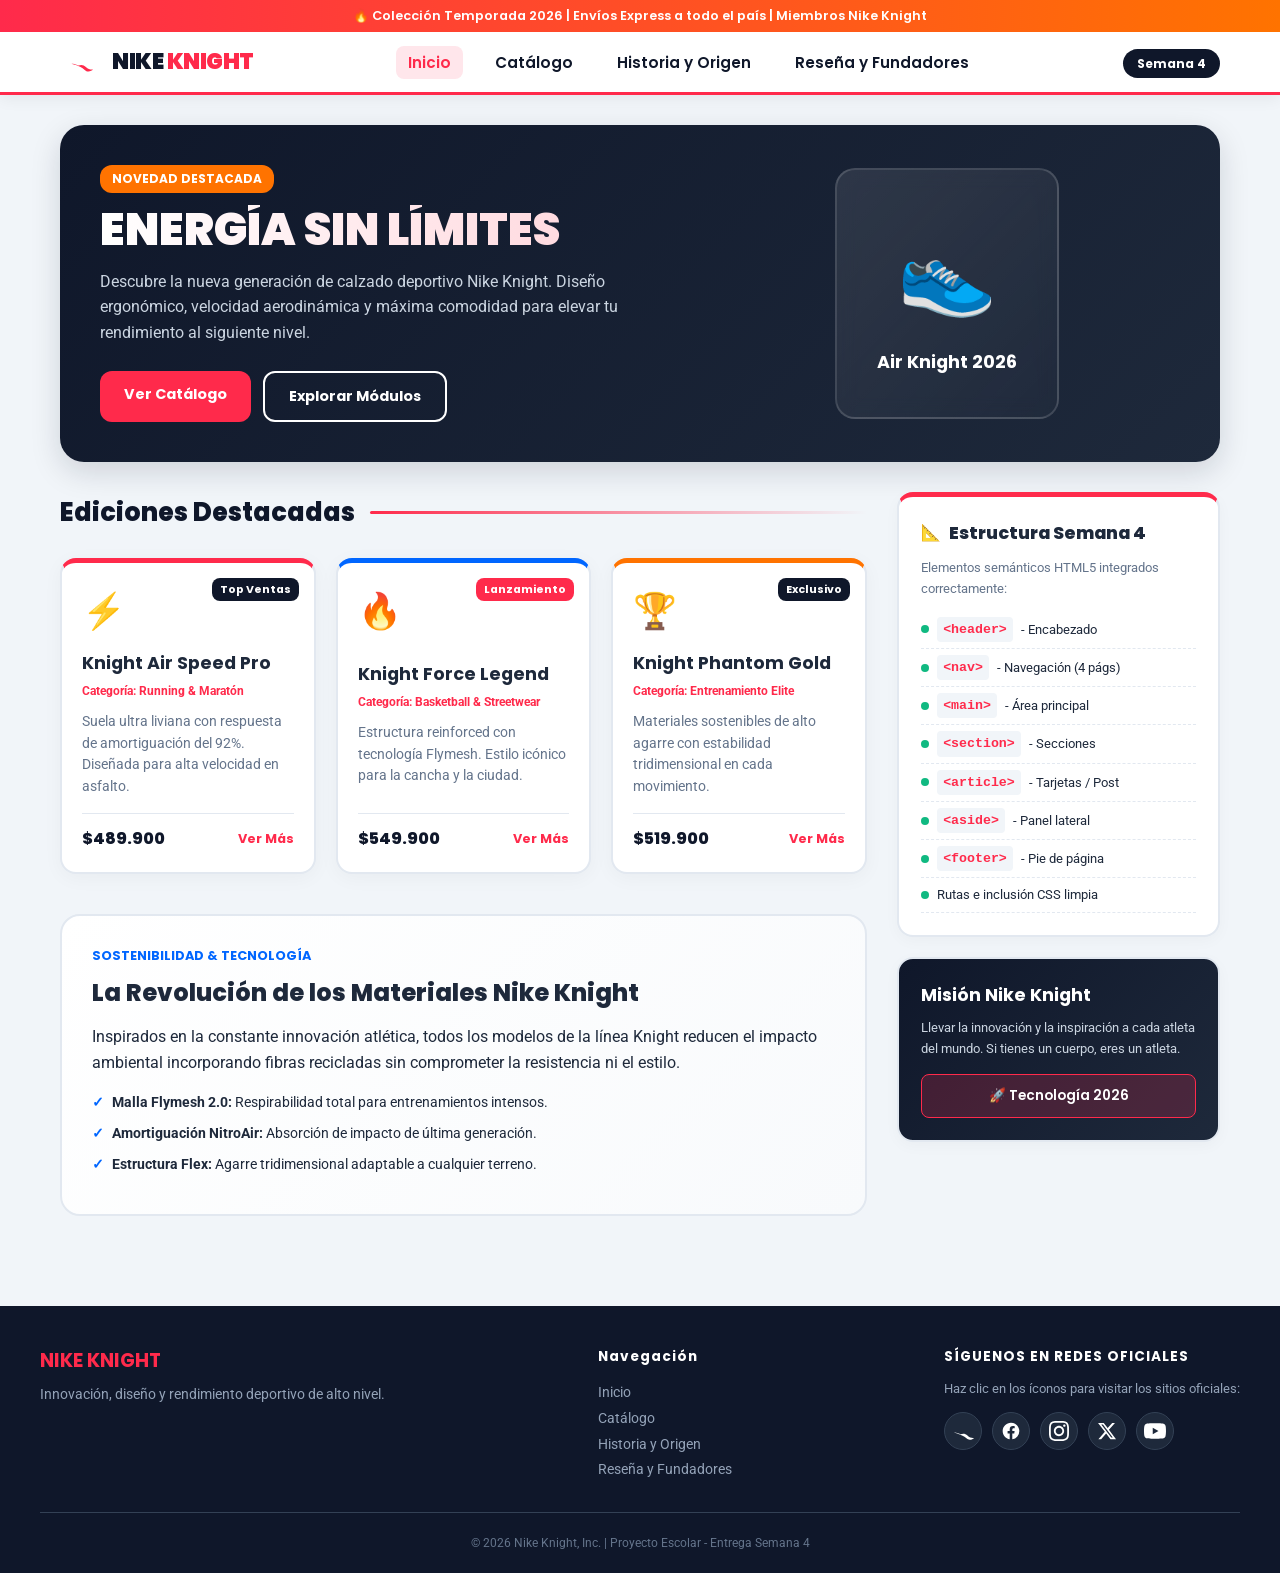
==== HTML/index.html @ 2b066c0d "Add files via upload" ====
<!DOCTYPE html>
<html lang="es">
<head>
    <meta charset="UTF-8">
    <meta name="viewport" content="width=device-width, initial-scale=1.0">
    <title>Nike Knight - Innovación & Estilo Deportivo</title>
    <!-- Ruta limpia a la carpeta css -->
    <link rel="stylesheet" href="../CSS/cssindex.css">
    <!-- Google Fonts -->
    <link rel="preconnect" href="https://fonts.googleapis.com">
    <link rel="preconnect" href="https://fonts.gstatic.com" crossorigin>
    <link href="https://fonts.googleapis.com/css2?family=Poppins:wght@400;600;800;900&family=Roboto:wght@400;500;700&display=swap" rel="stylesheet">
</head>
<body>

    <!-- HEADER: Encabezado principal del sitio -->
    <header class="main-header">
        <div class="top-announcement">
            <p>🔥 Colección Temporada 2026 | Envíos Express a todo el país | Miembros Nike Knight</p>
        </div>
        
        <div class="header-body">
            <div class="brand-container">
                <a href="index.html" class="logo-link">
                    <!-- Icono Swoosh Vectorial de Nike -->
                    <svg class="brand-logo" viewBox="0 0 24 24" aria-label="Logo Nike Knight">
                        <path fill="currentColor" d="M9.408 15.602c-2.482-1.31-5.186-2.002-7.908-2.002 0 0 9.87 2.11 13.91 6.15 3.32 3.32 7.09 1.25 8.59-.25-1.88.38-4.72-.1-7.14-2.52-2.13-2.13-4.63-2.61-7.452-1.378z"/>
                    </svg>
                    <span class="brand-title">NIKE <span class="highlight">KNIGHT</span></span>
                </a>
            </div>

            <!-- NAV: Menú de navegación principal (4 páginas principales) -->
            <nav class="main-nav">
                <ul>
                    <li><a href="index.html" class="nav-link active">Inicio</a></li>
                    <li><a href="calzado.html" class="nav-link">Catálogo</a></li>
                    <li><a href="colecciones.html" class="nav-link">Historia y Origen</a></li>
                    <li><a href="contacto.html" class="nav-link">Reseña y Fundadores</a></li>
                </ul>
            </nav>

            <div class="header-status">
                <span class="status-pill">Semana 4</span>
            </div>
        </div>
    </header>

    <!-- MAIN: Contenido central -->
    <main class="main-layout">

        <!-- Banner Principal Hero estilo Cómic/Revista dinámico -->
        <section class="hero-banner">
            <div class="hero-content">
                <span class="category-badge">Novedad Destacada</span>
                <h1 class="hero-title">ENERGÍA SIN LÍMITES</h1>
                <p class="hero-subtitle">Descubre la nueva generación de calzado deportivo Nike Knight. Diseño ergonómico, velocidad aerodinámica y máxima comodidad para elevar tu rendimiento al siguiente nivel.</p>
                <div class="hero-actions">
                    <a href="calzado.html" class="cta-button primary">Ver Catálogo</a>
                    <a href="#proyectos" class="cta-button secondary">Explorar Módulos</a>
                </div>
            </div>
            <div class="hero-visual">
                <div class="visual-card">
                    <span class="card-floating-icon">👟</span>
                    <span class="visual-tag">Air Knight 2026</span>
                </div>
            </div>
        </section>

        <!-- Layout en rejilla de contenido + lateral -->
        <div class="layout-grid">

            <!-- Columna Izquierda: Secciones y Artículos -->
            <div class="content-primary">

                <!-- SECTION 1: Galería / Catálogo -->
                <section id="proyectos" class="content-section">
                    <div class="section-header">
                        <h2>Ediciones Destacadas</h2>
                        <span class="section-divider"></span>
                    </div>

                    <div class="cards-wrapper">
                        <!-- ARTICLE 1 -->
                        <article class="comic-card red-theme">
                            <div class="card-badge">Top Ventas</div>
                            <div class="card-header-icon">
                                <span>⚡</span>
                            </div>
                            <div class="card-body">
                                <h3>Knight Air Speed Pro</h3>
                                <p class="card-sub">Categoría: Running & Maratón</p>
                                <p class="card-text">Suela ultra liviana con respuesta de amortiguación del 92%. Diseñada para alta velocidad en asfalto.</p>
                            </div>
                            <div class="card-footer">
                                <span class="price-tag">$489.900</span>
                                <a href="calzado.html" class="card-btn">Ver Más</a>
                            </div>
                        </article>

                        <!-- ARTICLE 2 -->
                        <article class="comic-card blue-theme">
                            <div class="card-badge new">Lanzamiento</div>
                            <div class="card-header-icon">
                                <span>🔥</span>
                            </div>
                            <div class="card-body">
                                <h3>Knight Force Legend</h3>
                                <p class="card-sub">Categoría: Basketball & Streetwear</p>
                                <p class="card-text">Estructura reinforced con tecnología Flymesh. Estilo icónico para la cancha y la ciudad.</p>
                            </div>
                            <div class="card-footer">
                                <span class="price-tag">$549.900</span>
                                <a href="calzado.html" class="card-btn">Ver Más</a>
                            </div>
                        </article>

                        <!-- ARTICLE 3 -->
                        <article class="comic-card orange-theme">
                            <div class="card-badge">Exclusivo</div>
                            <div class="card-header-icon">
                                <span>🏆</span>
                            </div>
                            <div class="card-body">
                                <h3>Knight Phantom Gold</h3>
                                <p class="card-sub">Categoría: Entrenamiento Elite</p>
                                <p class="card-text">Materiales sostenibles de alto agarre con estabilidad tridimensional en cada movimiento.</p>
                            </div>
                            <div class="card-footer">
                                <span class="price-tag">$519.900</span>
                                <a href="calzado.html" class="card-btn">Ver Más</a>
                            </div>
                        </article>
                    </div>
                </section>

                <!-- SECTION 2: Historia / Artículo Informativo -->
                <section class="content-section info-banner">
                    <article class="article-feature">
                        <div class="feature-tag">Sostenibilidad & Tecnología</div>
                        <h2>La Revolución de los Materiales Nike Knight</h2>
                        <p>Inspirados en la constante innovación atlética, todos los modelos de la línea Knight reducen el impacto ambiental incorporando fibras recicladas sin comprometer la resistencia ni el estilo.</p>
                        <ul class="feature-list">
                            <li><strong>Malla Flymesh 2.0:</strong> Respirabilidad total para entrenamientos intensos.</li>
                            <li><strong>Amortiguación NitroAir:</strong> Absorción de impacto de última generación.</li>
                            <li><strong>Estructura Flex:</strong> Agarre tridimensional adaptable a cualquier terreno.</li>
                        </ul>
                    </article>
                </section>

            </div>

            <!-- ASIDE: Información Lateral y Requisitos Cumplidos -->
            <aside class="content-aside">
                <div class="aside-card check-card">
                    <div class="aside-title">
                        <span class="icon">📐</span>
                        <h3>Estructura Semana 4</h3>
                    </div>
                    <p class="aside-intro">Elementos semánticos HTML5 integrados correctamente:</p>
                    <ul class="semantic-list">
                        <li><span class="dot green"></span> <code>&lt;header&gt;</code> - Encabezado</li>
                        <li><span class="dot green"></span> <code>&lt;nav&gt;</code> - Navegación (4 págs)</li>
                        <li><span class="dot green"></span> <code>&lt;main&gt;</code> - Área principal</li>
                        <li><span class="dot green"></span> <code>&lt;section&gt;</code> - Secciones</li>
                        <li><span class="dot green"></span> <code>&lt;article&gt;</code> - Tarjetas / Post</li>
                        <li><span class="dot green"></span> <code>&lt;aside&gt;</code> - Panel lateral</li>
                        <li><span class="dot green"></span> <code>&lt;footer&gt;</code> - Pie de página</li>
                        <li><span class="dot green"></span> Rutas e inclusión CSS limpia</li>
                    </ul>
                </div>

                <!-- Cuadro reemplazado sin formulario -->
                <div class="aside-card promo-card">
                    <h3>Misión Nike Knight</h3>
                    <p>Llevar la innovación y la inspiración a cada atleta del mundo. Si tienes un cuerpo, eres un atleta.</p>
                    <div class="info-box-badge">
                        <span>🚀 Tecnología 2026</span>
                    </div>
                </div>
            </aside>

        </div>

    </main>

    <!-- FOOTER: Pie de página responsivo -->
    <footer class="main-footer">
        <div class="footer-container">
            <div class="footer-info">
                <h4>NIKE KNIGHT</h4>
                <p>Innovación, diseño y rendimiento deportivo de alto nivel.</p>
            </div>

            <div class="footer-links">
                <h5>Navegación</h5>
                <ul>
                    <li><a href="index.html">Inicio</a></li>
                    <li><a href="calzado.html">Catálogo</a></li>
                    <li><a href="colecciones.html">Historia y Origen</a></li>
                    <li><a href="contacto.html">Reseña y Fundadores</a></li>
                </ul>
            </div>

            <div class="footer-social">
                <h5>SÍGUENOS EN REDES OFICIALES</h5>
                <p class="social-desc">Haz clic en los íconos para visitar los sitios oficiales:</p>
                <div class="social-icons">
                    <a href="https://www.nike.com" target="_blank" rel="noopener" class="social-link nike-official" title="Sitio Oficial Nike">
                        <svg viewBox="0 0 24 24" width="22" height="22"><path fill="currentColor" d="M9.408 15.602c-2.482-1.31-5.186-2.002-7.908-2.002 0 0 9.87 2.11 13.91 6.15 3.32 3.32 7.09 1.25 8.59-.25-1.88.38-4.72-.1-7.14-2.52-2.13-2.13-4.63-2.61-7.452-1.378z"/></svg>
                    </a>
                    <a href="https://www.facebook.com/nike" target="_blank" rel="noopener" class="social-link fb" title="Facebook Oficial">
                        <svg viewBox="0 0 24 24" width="20" height="20"><path fill="currentColor" d="M12 2.04C6.5 2.04 2 6.53 2 12.06C2 17.06 5.66 21.21 10.44 21.96V14.96H7.9V12.06H10.44V9.85C10.44 7.34 11.93 5.96 14.22 5.96C15.31 5.96 16.45 6.15 16.45 6.15V8.62H15.19C13.95 8.62 13.56 9.39 13.56 10.18V12.06H16.34L15.89 14.96H13.56V21.96A10 10 0 0 0 22 12.06C22 6.53 17.5 2.04 12 2.04Z"/></svg>
                    </a>
                    <a href="https://www.instagram.com/nike" target="_blank" rel="noopener" class="social-link ig" title="Instagram Oficial">
                        <svg viewBox="0 0 24 24" width="20" height="20"><path fill="currentColor" d="M12 2.163c3.204 0 3.584.012 4.85.07 3.252.148 4.771 1.691 4.919 4.919.058 1.265.069 1.645.069 4.849 0 3.205-.012 3.584-.069 4.849-.149 3.225-1.664 4.771-4.919 4.919-1.266.058-1.644.07-4.85.07-3.204 0-3.584-.012-4.849-.07-3.26-.149-4.771-1.699-4.919-4.92-.058-1.265-.07-1.644-.07-4.849 0-3.204.013-3.583.07-4.849.149-3.227 1.664-4.771 4.919-4.919 1.266-.057 1.645-.069 4.849-.069zm0-2.163c-3.259 0-3.667.014-4.947.072-4.358.2-6.78 2.618-6.98 6.98-.059 1.281-.073 1.689-.073 4.948 0 3.259.014 3.668.072 4.948.2 4.358 2.618 6.78 6.98 6.98 1.281.058 1.689.072 4.948.072 3.259 0 3.668-.014 4.948-.072 4.354-.2 6.782-2.618 6.979-6.98.059-1.28.073-1.689.073-4.948 0-3.259-.014-3.667-.072-4.947-.196-4.354-2.617-6.78-6.979-6.98-1.281-.059-1.69-.073-4.949-.073zm0 5.838c-3.403 0-6.162 2.759-6.162 6.162s2.759 6.163 6.162 6.163 6.162-2.759 6.162-6.163c0-3.403-2.759-6.162-6.162-6.162zm0 10.162c-2.209 0-4-1.79-4-4 0-2.209 1.791-4 4-4s4 1.791 4 4c0 2.21-1.791 4-4 4zm6.406-11.845c-.796 0-1.441.645-1.441 1.44s.645 1.44 1.441 1.44c.795 0 1.439-.645 1.439-1.44s-.644-1.44-1.439-1.44z"/></svg>
                    </a>
                    <a href="https://twitter.com/nike" target="_blank" rel="noopener" class="social-link tw" title="X (Twitter) Oficial">
                        <svg viewBox="0 0 24 24" width="20" height="20"><path fill="currentColor" d="M18.244 2.25h3.308l-7.227 8.26 8.502 11.24H16.17l-5.214-6.817L4.99 21.75H1.68l7.73-8.835L1.254 2.25H8.08l4.713 6.231zm-1.161 17.52h1.833L7.084 4.126H5.117z"/></svg>
                    </a>
                    <a href="https://www.youtube.com/user/nike" target="_blank" rel="noopener" class="social-link yt" title="YouTube Oficial">
                        <svg viewBox="0 0 24 24" width="22" height="22"><path fill="currentColor" d="M23.498 6.186a3.016 3.016 0 0 0-2.122-2.136C19.505 3.545 12 3.545 12 3.545s-7.505 0-9.377.505A3.017 3.017 0 0 0 .502 6.186C0 8.07 0 12 0 12s0 3.93.502 5.814a3.016 3.016 0 0 0 2.122 2.136c1.871.505 9.376.505 9.376.505s7.505 0 9.377-.505a3.015 3.015 0 0 0 2.122-2.136C24 15.93 24 12 24 12s0-3.93-.502-5.814zM9.545 15.568V8.432L15.818 12l-6.273 3.568z"/></svg>
                    </a>
                </div>
            </div>
        </div>

        <div class="footer-bottom">
            <p>&copy; 2026 Nike Knight, Inc. | Proyecto Escolar - Entrega Semana 4</p>
        </div>
    </footer>

</body>
</html>
---- CSS/cssindex.css ----
/* ==========================================================================
   ESTILOS CSS3 - NIKE KNIGHT (DISEÑO VIBRANTE, MODERNO Y RESPONSIVO)
   Entrega Semana 4 - Sin JavaScript
   ========================================================================== */

/* Variables de Colores Vivos y Tipografía */
:root {
    --primary-red: #ff2a4b;
    --primary-blue: #0066ff;
    --primary-orange: #ff7300;
    --dark-navy: #0f172a;
    --card-bg: #ffffff;
    --bg-light: #f1f5f9;
    --text-main: #1e293b;
    --text-muted: #64748b;
    --border-line: #e2e8f0;
    --font-heading: 'Poppins', sans-serif;
    --font-body: 'Roboto', sans-serif;
}

/* Reseteo general */
* {
    margin: 0;
    padding: 0;
    box-sizing: border-box;
}

body {
    font-family: var(--font-body);
    background-color: var(--bg-light);
    color: var(--text-main);
    line-height: 1.6;
}

a {
    text-decoration: none;
    color: inherit;
    transition: all 0.3s ease;
}

/* --------------------------------------------------------------------------
   1. HEADER & NAV (Navegación 4 Páginas)
   -------------------------------------------------------------------------- */
.main-header {
    background-color: #ffffff;
    border-bottom: 3px solid var(--primary-red);
    box-shadow: 0 4px 15px rgba(0,0,0,0.06);
    position: sticky;
    top: 0;
    z-index: 1000;
}

.top-announcement {
    background: linear-gradient(90deg, var(--primary-red), var(--primary-orange));
    color: #ffffff;
    text-align: center;
    padding: 6px 15px;
    font-size: 0.8rem;
    font-weight: 600;
    font-family: var(--font-heading);
}

.header-body {
    max-width: 1200px;
    margin: 0 auto;
    padding: 12px 20px;
    display: flex;
    justify-content: space-between;
    align-items: center;
    flex-wrap: wrap;
}

.brand-container .logo-link {
    display: flex;
    align-items: center;
    gap: 10px;
}

.brand-logo {
    width: 42px;
    height: 24px;
    color: var(--primary-red);
}

.brand-title {
    font-family: var(--font-heading);
    font-weight: 900;
    font-size: 1.4rem;
    color: var(--dark-navy);
    letter-spacing: -0.5px;
}

.brand-title .highlight {
    color: var(--primary-red);
}

.main-nav ul {
    display: flex;
    list-style: none;
    gap: 20px;
}

.nav-link {
    font-family: var(--font-heading);
    font-weight: 600;
    font-size: 0.95rem;
    color: var(--dark-navy);
    padding: 6px 12px;
    border-radius: 8px;
}

.nav-link:hover,
.nav-link.active {
    background-color: #ffe6eb;
    color: var(--primary-red);
}

.status-pill {
    background-color: var(--dark-navy);
    color: #ffffff;
    padding: 6px 14px;
    border-radius: 20px;
    font-size: 0.75rem;
    font-weight: 700;
    font-family: var(--font-heading);
}

/* --------------------------------------------------------------------------
   2. HERO BANNER
   -------------------------------------------------------------------------- */
.hero-banner {
    max-width: 1200px;
    margin: 30px auto 10px auto;
    padding: 40px;
    background: linear-gradient(135deg, var(--dark-navy) 0%, #1e293b 100%);
    border-radius: 24px;
    color: #ffffff;
    display: flex;
    align-items: center;
    gap: 30px;
    box-shadow: 0 10px 30px rgba(15, 23, 42, 0.15);
}

.hero-content {
    flex: 1;
}

.category-badge {
    background: var(--primary-orange);
    color: #ffffff;
    font-size: 0.75rem;
    font-weight: 700;
    padding: 4px 12px;
    border-radius: 12px;
    text-transform: uppercase;
    font-family: var(--font-heading);
    display: inline-block;
    margin-bottom: 12px;
}

.hero-title {
    font-family: var(--font-heading);
    font-size: 2.8rem;
    font-weight: 900;
    line-height: 1.1;
    margin-bottom: 15px;
    background: linear-gradient(90deg, #ffffff, #ffd1d8);
    -webkit-background-clip: text;
    -webkit-text-fill-color: transparent;
}

.hero-subtitle {
    font-size: 1rem;
    color: #cbd5e1;
    margin-bottom: 25px;
    max-width: 550px;
}

.hero-actions {
    display: flex;
    gap: 12px;
}

.cta-button {
    padding: 12px 24px;
    border-radius: 12px;
    font-family: var(--font-heading);
    font-weight: 700;
    font-size: 0.9rem;
    display: inline-block;
}

.cta-button.primary {
    background-color: var(--primary-red);
    color: #ffffff;
}

.cta-button.primary:hover {
    background-color: #e01f3d;
    transform: translateY(-2px);
}

.cta-button.secondary {
    border: 2px solid #ffffff;
    color: #ffffff;
}

.cta-button.secondary:hover {
    background-color: rgba(255,255,255,0.1);
}

.hero-visual {
    flex: 0.8;
    display: flex;
    justify-content: center;
}

.visual-card {
    background: linear-gradient(135deg, rgba(255,255,255,0.1), rgba(255,255,255,0.02));
    border: 2px solid rgba(255,255,255,0.15);
    border-radius: 20px;
    padding: 40px;
    text-align: center;
    backdrop-filter: blur(10px);
}

.card-floating-icon {
    font-size: 5rem;
    display: block;
    margin-bottom: 10px;
}

.visual-tag {
    font-family: var(--font-heading);
    font-weight: 700;
    font-size: 1.1rem;
    color: #ffffff;
}

/* --------------------------------------------------------------------------
   3. LAYOUT GRID (Contenido Principal + Aside)
   -------------------------------------------------------------------------- */
.main-layout {
    max-width: 1200px;
    margin: 0 auto;
    padding: 0 20px;
}

.layout-grid {
    display: flex;
    gap: 30px;
    margin-top: 30px;
    margin-bottom: 50px;
}

.content-primary {
    flex: 2.5;
}

.content-aside {
    flex: 1;
}

/* --------------------------------------------------------------------------
   4. SECCIONES Y TARJETAS
   -------------------------------------------------------------------------- */
.content-section {
    margin-bottom: 40px;
}

.section-header {
    display: flex;
    align-items: center;
    gap: 15px;
    margin-bottom: 25px;
}

.section-header h2 {
    font-family: var(--font-heading);
    font-size: 1.6rem;
    font-weight: 800;
    color: var(--dark-navy);
}

.section-divider {
    flex: 1;
    height: 3px;
    background: linear-gradient(90deg, var(--primary-red), transparent);
    border-radius: 2px;
}

.cards-wrapper {
    display: grid;
    grid-template-columns: repeat(auto-fit, minmax(220px, 1fr));
    gap: 20px;
}

.comic-card {
    background-color: var(--card-bg);
    border-radius: 16px;
    padding: 20px;
    position: relative;
    box-shadow: 0 4px 20px rgba(0,0,0,0.04);
    border: 2px solid var(--border-line);
    display: flex;
    flex-direction: column;
    justify-content: space-between;
    transition: all 0.3s ease;
}

.comic-card:hover {
    transform: translateY(-5px);
    box-shadow: 0 10px 25px rgba(0,0,0,0.08);
}

.comic-card.red-theme { border-top: 5px solid var(--primary-red); }
.comic-card.blue-theme { border-top: 5px solid var(--primary-blue); }
.comic-card.orange-theme { border-top: 5px solid var(--primary-orange); }

.card-badge {
    position: absolute;
    top: 15px;
    right: 15px;
    background-color: var(--dark-navy);
    color: #ffffff;
    font-size: 0.68rem;
    font-weight: 700;
    padding: 3px 8px;
    border-radius: 8px;
    font-family: var(--font-heading);
}

.card-badge.new {
    background-color: var(--primary-red);
}

.card-header-icon {
    font-size: 2.2rem;
    margin-bottom: 10px;
}

.card-body h3 {
    font-family: var(--font-heading);
    font-size: 1.1rem;
    font-weight: 700;
    margin-bottom: 4px;
}

.card-sub {
    font-size: 0.78rem;
    font-weight: 700;
    color: var(--primary-red);
    margin-bottom: 10px;
}

.card-text {
    font-size: 0.85rem;
    color: var(--text-muted);
    margin-bottom: 15px;
}

.card-footer {
    display: flex;
    justify-content: space-between;
    align-items: center;
    border-top: 1px solid var(--border-line);
    padding-top: 12px;
}

.price-tag {
    font-family: var(--font-heading);
    font-weight: 800;
    font-size: 1rem;
    color: var(--dark-navy);
}

.card-btn {
    font-family: var(--font-heading);
    font-weight: 700;
    font-size: 0.8rem;
    color: var(--primary-red);
}

.card-btn:hover {
    text-decoration: underline;
}

/* Feature Story */
.info-banner {
    background: linear-gradient(135deg, #ffffff 0%, #f8fafc 100%);
    border: 2px solid var(--border-line);
    border-radius: 20px;
    padding: 30px;
}

.feature-tag {
    color: var(--primary-blue);
    font-family: var(--font-heading);
    font-weight: 700;
    font-size: 0.8rem;
    text-transform: uppercase;
    margin-bottom: 8px;
}

.article-feature h2 {
    font-family: var(--font-heading);
    font-size: 1.5rem;
    font-weight: 800;
    margin-bottom: 12px;
}

.feature-list {
    margin-top: 15px;
    list-style: none;
}

.feature-list li {
    font-size: 0.9rem;
    margin-bottom: 8px;
    padding-left: 20px;
    position: relative;
}

.feature-list li::before {
    content: "✓";
    position: absolute;
    left: 0;
    color: var(--primary-blue);
    font-weight: bold;
}

/* --------------------------------------------------------------------------
   5. ASIDE / PANEL LATERAL
   -------------------------------------------------------------------------- */
.aside-card {
    background-color: var(--card-bg);
    border-radius: 16px;
    padding: 22px;
    margin-bottom: 20px;
    border: 2px solid var(--border-line);
    box-shadow: 0 4px 15px rgba(0,0,0,0.03);
}

.check-card {
    border-top: 5px solid var(--primary-red);
}

.aside-title {
    display: flex;
    align-items: center;
    gap: 8px;
    margin-bottom: 10px;
}

.aside-title h3 {
    font-family: var(--font-heading);
    font-size: 1.1rem;
    font-weight: 800;
}

.aside-intro {
    font-size: 0.82rem;
    color: var(--text-muted);
    margin-bottom: 12px;
}

.semantic-list {
    list-style: none;
}

.semantic-list li {
    font-size: 0.83rem;
    padding: 6px 0;
    border-bottom: 1px dashed var(--border-line);
    display: flex;
    align-items: center;
    gap: 8px;
}

.dot.green {
    width: 8px;
    height: 8px;
    background-color: #10b981;
    border-radius: 50%;
    display: inline-block;
}

.semantic-list code {
    background-color: #f1f5f9;
    padding: 2px 6px;
    border-radius: 4px;
    color: var(--primary-red);
    font-weight: 700;
}

/* Cuadro Informativo Reemplazo */
.promo-card {
    background: linear-gradient(135deg, var(--dark-navy), #1e293b);
    color: #ffffff;
}

.promo-card h3 {
    font-family: var(--font-heading);
    font-size: 1.1rem;
    margin-bottom: 8px;
}

.promo-card p {
    font-size: 0.82rem;
    color: #cbd5e1;
    margin-bottom: 15px;
}

.info-box-badge {
    background-color: rgba(255, 42, 75, 0.2);
    border: 1px solid var(--primary-red);
    color: #ffffff;
    padding: 10px;
    border-radius: 8px;
    text-align: center;
    font-family: var(--font-heading);
    font-size: 0.85rem;
    font-weight: 600;
}

/* --------------------------------------------------------------------------
   6. FOOTER Y REDES SOCIALES OFICIALES
   -------------------------------------------------------------------------- */
.main-footer {
    background-color: var(--dark-navy);
    color: #ffffff;
    padding: 40px 20px 20px 20px;
    margin-top: 50px;
}

.footer-container {
    max-width: 1200px;
    margin: 0 auto;
    display: flex;
    justify-content: space-between;
    flex-wrap: wrap;
    gap: 30px;
    padding-bottom: 30px;
    border-bottom: 1px solid #334155;
}

.footer-info h4 {
    font-family: var(--font-heading);
    font-size: 1.2rem;
    color: var(--primary-red);
    margin-bottom: 8px;
}

.footer-info p {
    font-size: 0.85rem;
    color: #94a3b8;
}

.footer-links h5,
.footer-social h5 {
    font-family: var(--font-heading);
    font-size: 0.85rem;
    letter-spacing: 1px;
    margin-bottom: 12px;
    color: #ffffff;
}

.footer-links ul {
    list-style: none;
}

.footer-links a {
    color: #94a3b8;
    font-size: 0.85rem;
}

.footer-links a:hover {
    color: #ffffff;
}

.social-desc {
    font-size: 0.8rem;
    color: #94a3b8;
    margin-bottom: 12px;
}

.social-icons {
    display: flex;
    gap: 10px;
}

.social-link {
    width: 38px;
    height: 38px;
    background-color: #1e293b;
    color: #ffffff;
    border-radius: 50%;
    display: flex;
    align-items: center;
    justify-content: center;
    transition: all 0.3s ease;
    border: 1px solid #334155;
}

.social-link:hover {
    transform: translateY(-3px);
}

.social-link.nike-official:hover { background-color: #ffffff; color: #000000; }
.social-link.fb:hover { background-color: #1877f2; }
.social-link.ig:hover { background-color: #e4405f; }
.social-link.tw:hover { background-color: #000000; }
.social-link.yt:hover { background-color: #ff0000; }

.footer-bottom {
    max-width: 1200px;
    margin: 20px auto 0 auto;
    text-align: center;
    font-size: 0.78rem;
    color: #64748b;
}

/* --------------------------------------------------------------------------
   7. DISEÑO RESPONSIVO (MEDIA QUERIES)
   -------------------------------------------------------------------------- */
@media (max-width: 992px) {
    .layout-grid {
        flex-direction: column;
    }
    
    .hero-banner {
        flex-direction: column;
        text-align: center;
        padding: 30px;
    }

    .hero-subtitle {
        margin-left: auto;
        margin-right: auto;
    }

    .hero-actions {
        justify-content: center;
    }
}

@media (max-width: 768px) {
    .header-body {
        flex-direction: column;
        gap: 15px;
    }

    .main-nav ul {
        gap: 10px;
        flex-wrap: wrap;
        justify-content: center;
    }

    .footer-container {
        flex-direction: column;
        text-align: center;
    }

    .social-icons {
        justify-content: center;
    }
}
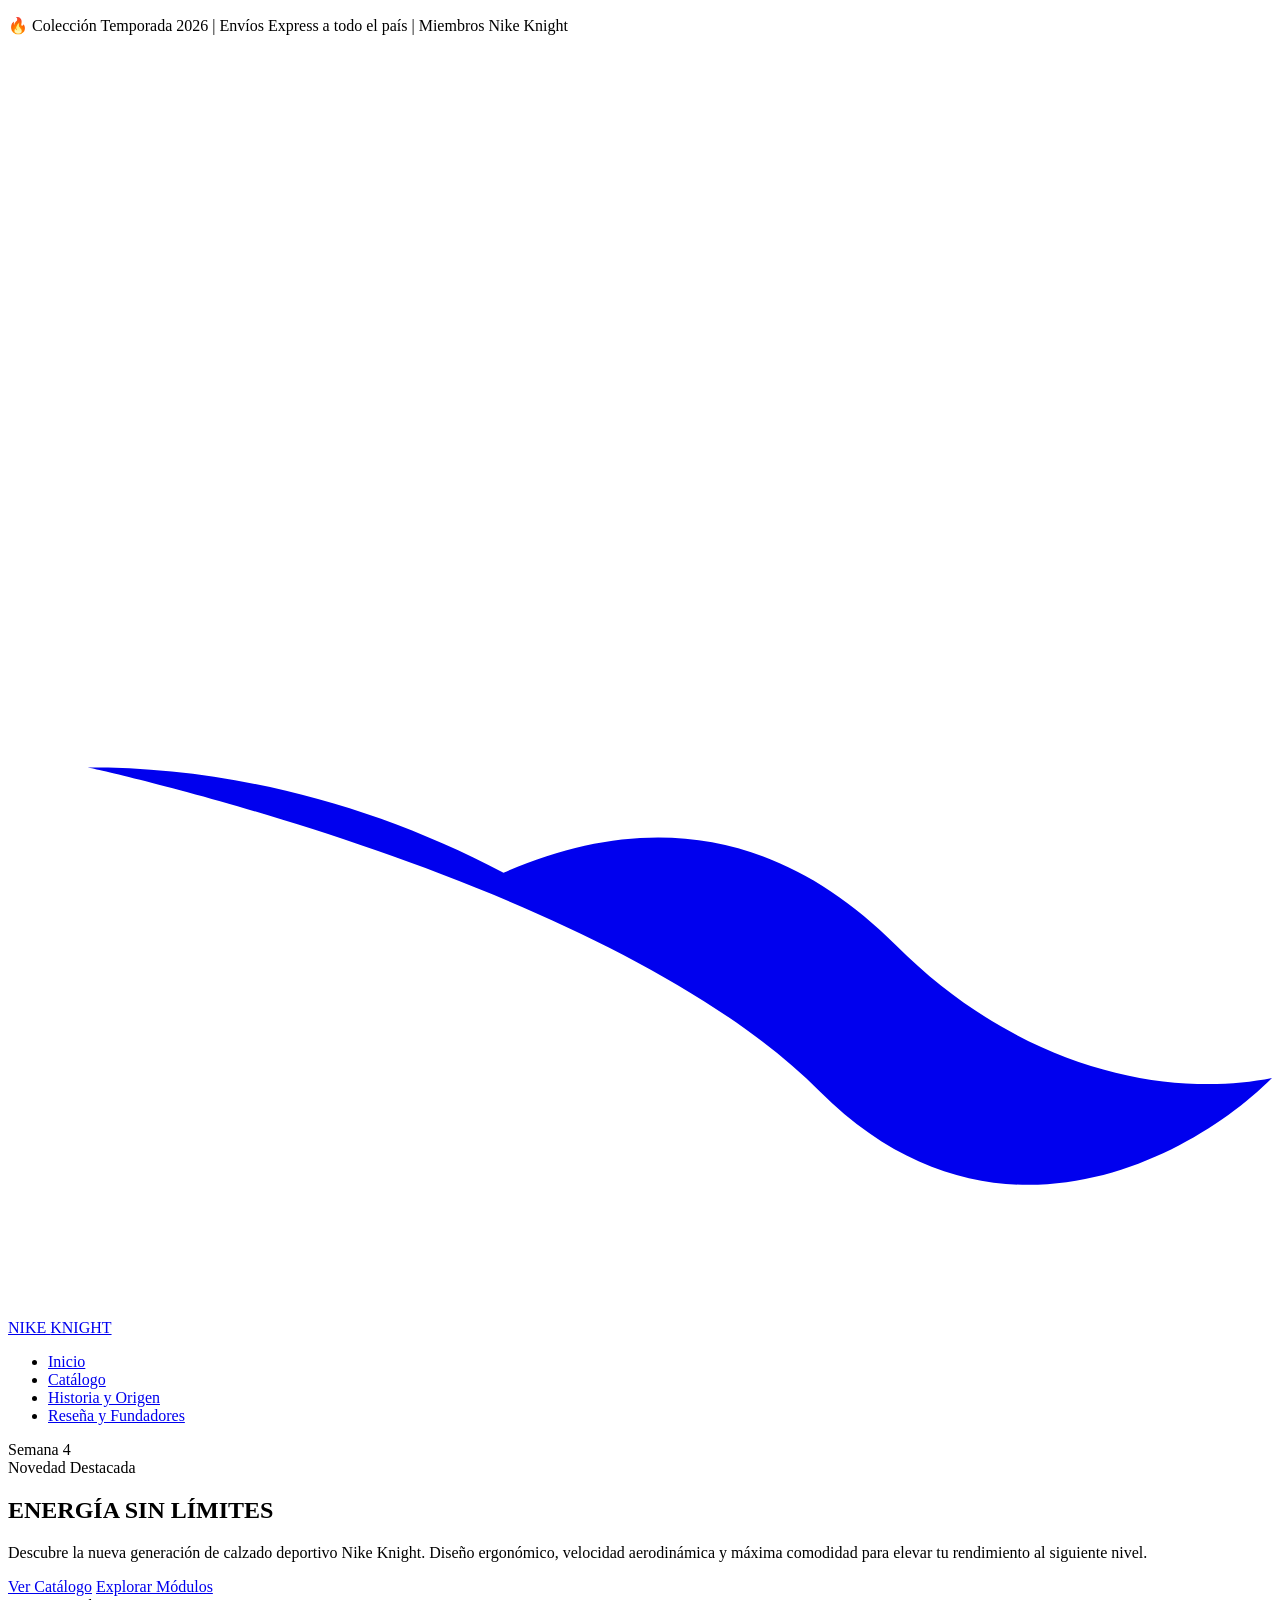
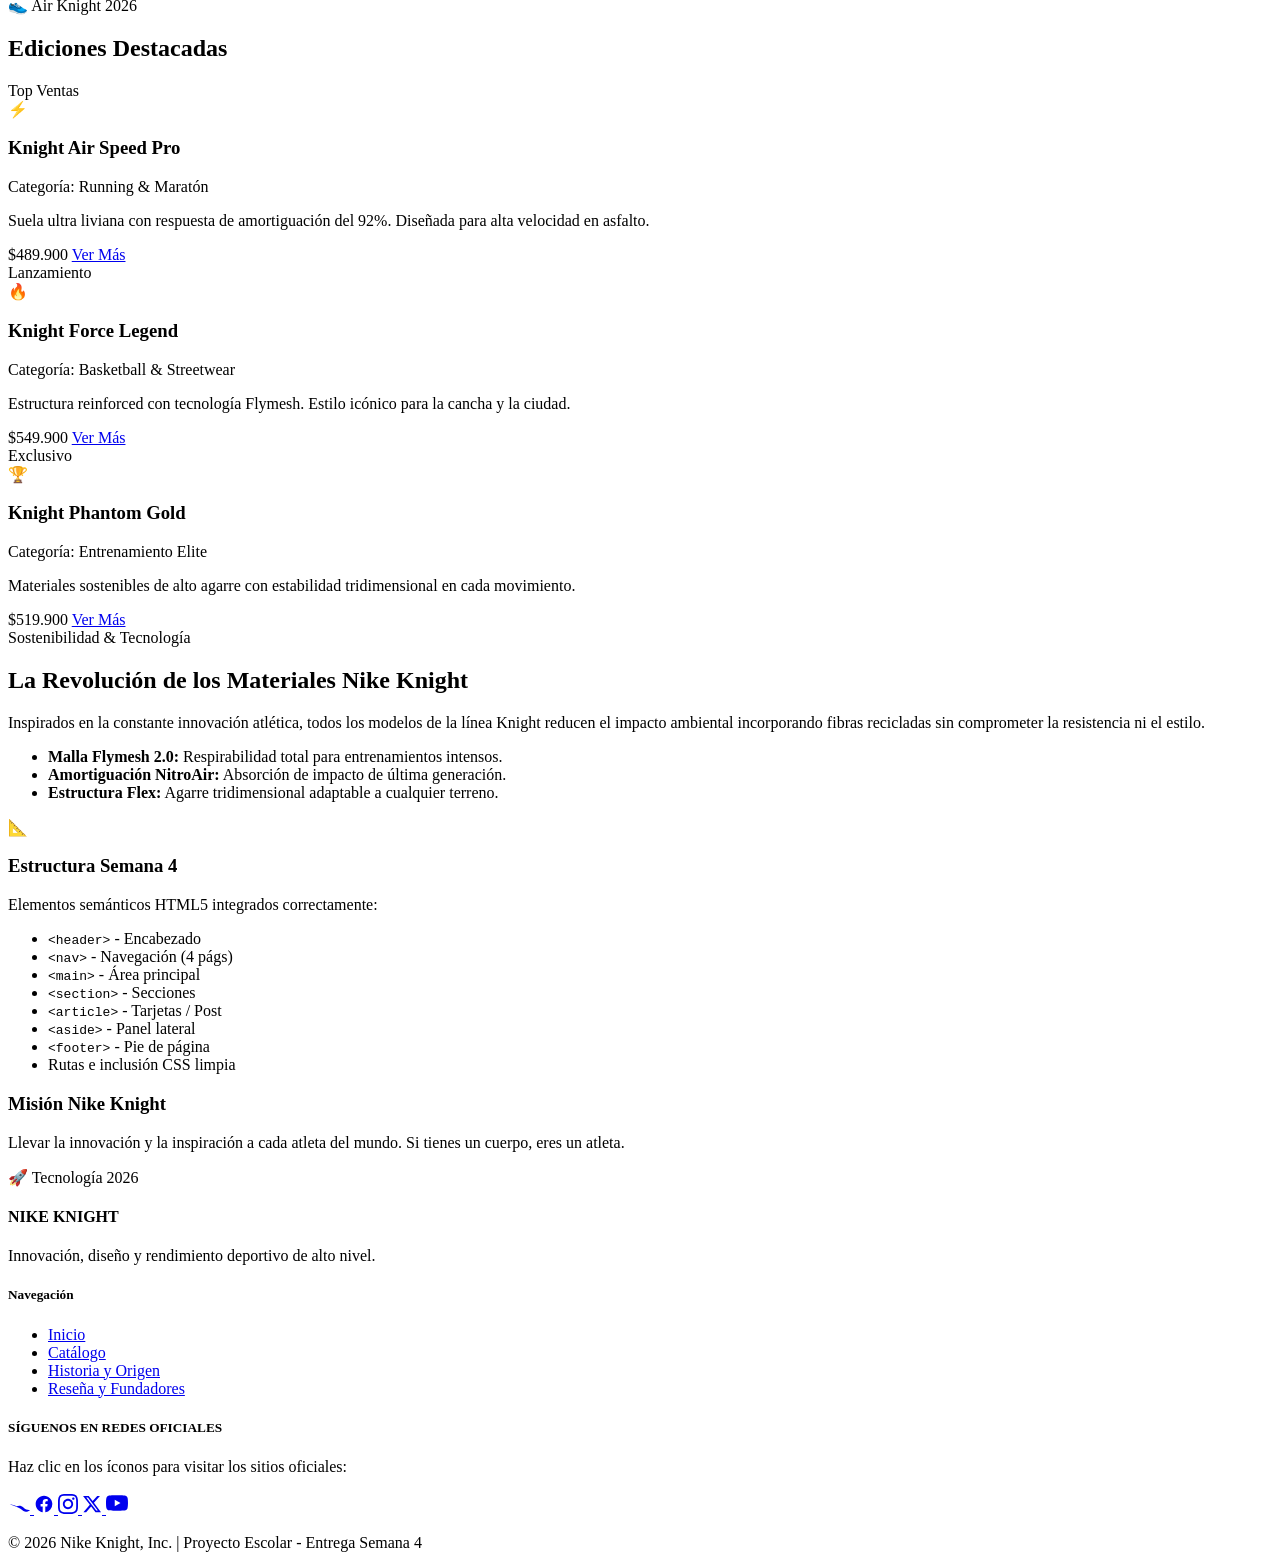
==== commit fb65090f: "Add files via upload" ====
--- a/HTML/index.html
+++ b/HTML/index.html
@@ -5,7 +5,7 @@
     <meta name="viewport" content="width=device-width, initial-scale=1.0">
     <title>Nike Knight - Innovación & Estilo Deportivo</title>
     <!-- Ruta limpia a la carpeta css -->
-    <link rel="stylesheet" href="../CSS/cssindex.css">
+    <link rel="stylesheet" href="CSS/cssindex.css">
     <!-- Google Fonts -->
     <link rel="preconnect" href="https://fonts.googleapis.com">
     <link rel="preconnect" href="https://fonts.gstatic.com" crossorigin>
